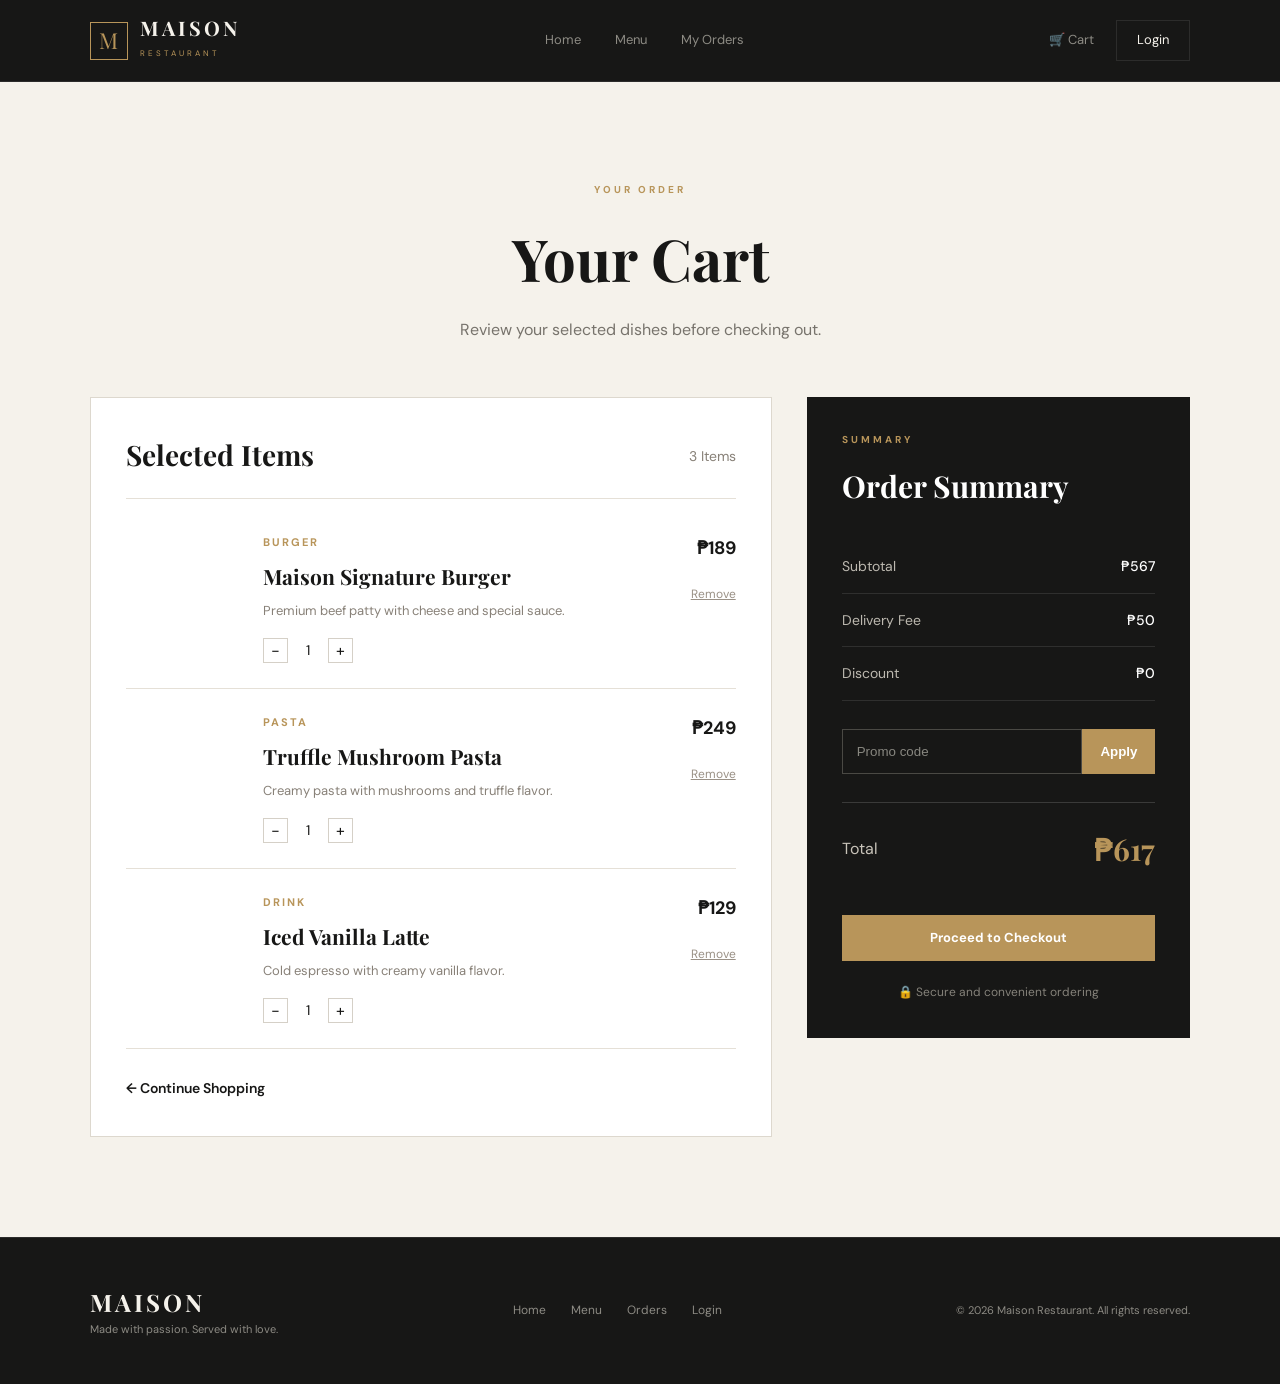
==== cart.html @ bf7413da "Initial restaurant ordering system" ====
<!DOCTYPE html>
<html lang="en">
<head>
    <meta charset="UTF-8">
    <meta name="viewport" content="width=device-width, initial-scale=1.0">
    <title>Your Cart | Maison Restaurant</title>

    <link rel="stylesheet" href="style.css">
    <link rel="stylesheet" href="cart.css">
</head>
<body>

<header class="navbar">
    <div class="logo">
        <span class="logo-mark">M</span>
        <div>
            <h2>MAISON</h2>
            <small>RESTAURANT</small>
        </div>
    </div>

    <nav>
        <a href="index.html">Home</a>
        <a href="menu.html">Menu</a>
        <a href="orders.html">My Orders</a>
    </nav>

    <div class="nav-actions">
        <a href="cart.html" class="cart-link">🛒 Cart</a>
        <a href="login.html" class="login-btn">Login</a>
    </div>
</header>

<main class="cart-page">

    <section class="cart-heading">
        <p class="eyebrow">YOUR ORDER</p>
        <h1>Your Cart</h1>
        <p>Review your selected dishes before checking out.</p>
    </section>

    <section class="cart-layout">

        <div class="cart-items-panel">

            <div class="panel-header">
                <h2>Selected Items</h2>
                <span>3 Items</span>
            </div>

            <div class="cart-item">
                <div class="cart-food-image cart-img-one"></div>

                <div class="cart-food-details">
                    <p class="food-category">BURGER</p>
                    <h3>Maison Signature Burger</h3>
                    <p>Premium beef patty with cheese and special sauce.</p>

                    <div class="quantity-control">
                        <a href="#">−</a>
                        <span>1</span>
                        <a href="#">+</a>
                    </div>
                </div>

                <div class="cart-item-side">
                    <strong>₱189</strong>
                    <a href="#" class="remove-item">Remove</a>
                </div>
            </div>

            <div class="cart-item">
                <div class="cart-food-image cart-img-two"></div>

                <div class="cart-food-details">
                    <p class="food-category">PASTA</p>
                    <h3>Truffle Mushroom Pasta</h3>
                    <p>Creamy pasta with mushrooms and truffle flavor.</p>

                    <div class="quantity-control">
                        <a href="#">−</a>
                        <span>1</span>
                        <a href="#">+</a>
                    </div>
                </div>

                <div class="cart-item-side">
                    <strong>₱249</strong>
                    <a href="#" class="remove-item">Remove</a>
                </div>
            </div>

            <div class="cart-item">
                <div class="cart-food-image cart-img-three"></div>

                <div class="cart-food-details">
                    <p class="food-category">DRINK</p>
                    <h3>Iced Vanilla Latte</h3>
                    <p>Cold espresso with creamy vanilla flavor.</p>

                    <div class="quantity-control">
                        <a href="#">−</a>
                        <span>1</span>
                        <a href="#">+</a>
                    </div>
                </div>

                <div class="cart-item-side">
                    <strong>₱129</strong>
                    <a href="#" class="remove-item">Remove</a>
                </div>
            </div>

            <a href="menu.html" class="continue-shopping">
                ← Continue Shopping
            </a>

        </div>

        <aside class="order-summary-card">

            <p class="eyebrow">SUMMARY</p>
            <h2>Order Summary</h2>

            <div class="summary-row">
                <span>Subtotal</span>
                <strong>₱567</strong>
            </div>

            <div class="summary-row">
                <span>Delivery Fee</span>
                <strong>₱50</strong>
            </div>

            <div class="summary-row">
                <span>Discount</span>
                <strong>₱0</strong>
            </div>

            <div class="promo-box">
                <input type="text" placeholder="Promo code">
                <button type="button">Apply</button>
            </div>

            <div class="summary-total">
                <span>Total</span>
                <strong>₱617</strong>
            </div>

            <a href="checkout.html" class="primary-btn checkout-btn">
                Proceed to Checkout
            </a>

            <p class="secure-note">🔒 Secure and convenient ordering</p>

        </aside>

    </section>

</main>

<footer class="footer">
    <div class="footer-brand">
        <h2>MAISON</h2>
        <p>Made with passion. Served with love.</p>
    </div>

    <div class="footer-links">
        <a href="index.html">Home</a>
        <a href="menu.html">Menu</a>
        <a href="orders.html">Orders</a>
        <a href="login.html">Login</a>
    </div>

    <p class="copyright">© 2026 Maison Restaurant. All rights reserved.</p>
</footer>

</body>
</html>
---- style.css ----
@import url('https://fonts.googleapis.com/css2?family=DM+Sans:wght@400;500;600;700&family=Playfair+Display:wght@500;600;700&display=swap');

:root {
    --dark: #171716;
    --dark-soft: #222220;
    --cream: #f5f2eb;
    --cream-dark: #e8e3d9;
    --white: #ffffff;
    --gold: #b8955a;
    --text-muted: #8d8b84;
    --border: rgba(255, 255, 255, 0.09);
}

* {
    margin: 0;
    padding: 0;
    box-sizing: border-box;
}

html {
    scroll-behavior: smooth;
    overflow-x: hidden;
}

body {
    background: var(--dark);
    color: var(--cream);
    font-family: 'DM Sans', sans-serif;
    line-height: 1.6;
    min-width: 280px;
    overflow-x: hidden;
}

img {
    max-width: 100%;
    height: auto;
    display: block;
}

a {
    text-decoration: none;
    color: inherit;
}

button,
a,
input,
select,
textarea {
    transition: 0.3s ease;
}

button,
a {
    cursor: pointer;
}

/* =========================
   NAVIGATION
========================= */

.navbar {
    min-height: 82px;
    padding: 0 7%;
    display: flex;
    align-items: center;
    justify-content: space-between;
    gap: 25px;
    border-bottom: 1px solid var(--border);
    background: var(--dark);
    position: relative;
    z-index: 100;
}

.logo {
    display: flex;
    align-items: center;
    gap: 12px;
    flex-shrink: 0;
}

.logo-mark {
    width: 38px;
    height: 38px;
    border: 1px solid var(--gold);
    color: var(--gold);
    display: flex;
    align-items: center;
    justify-content: center;
    font-family: 'Playfair Display', serif;
    font-size: 22px;
}

.logo h2 {
    font-family: 'Playfair Display', serif;
    font-size: 20px;
    letter-spacing: 3px;
    line-height: 1;
}

.logo small {
    color: var(--gold);
    font-size: 8px;
    letter-spacing: 3px;
}

.navbar nav {
    display: flex;
    align-items: center;
    justify-content: center;
    gap: 34px;
}

.navbar nav a {
    color: var(--text-muted);
    font-size: 13px;
    white-space: nowrap;
}

.navbar nav a:hover,
.navbar nav a.active {
    color: var(--cream);
}

.navbar nav a.active {
    border-bottom: 1px solid var(--gold);
    padding-bottom: 5px;
}

.nav-actions {
    display: flex;
    align-items: center;
    gap: 22px;
    flex-shrink: 0;
}

.cart-link {
    font-size: 13px;
    color: var(--text-muted);
    white-space: nowrap;
}

.cart-link:hover {
    color: var(--cream);
}

.login-btn {
    border: 1px solid var(--border);
    padding: 9px 20px;
    font-size: 13px;
    white-space: nowrap;
}

.login-btn:hover {
    border-color: var(--gold);
    color: var(--gold);
}

/* =========================
   BUTTONS
========================= */

.primary-btn {
    display: inline-block;
    background: var(--cream);
    color: var(--dark);
    padding: 13px 24px;
    font-size: 13px;
    font-weight: 700;
    border: none;
    text-align: center;
}

.primary-btn:hover {
    background: var(--gold);
    color: var(--white);
}

.secondary-btn {
    display: inline-block;
    border: 1px solid rgba(245, 242, 235, 0.3);
    padding: 12px 24px;
    font-size: 13px;
    text-align: center;
}

.secondary-btn:hover {
    border-color: var(--cream);
    background: rgba(255, 255, 255, 0.04);
}

.eyebrow {
    color: var(--gold);
    font-size: 10px;
    font-weight: 700;
    letter-spacing: 3px;
    margin-bottom: 14px;
}

/* =========================
   GENERAL SECTIONS
========================= */

.section {
    padding: 90px 7%;
}

.section-heading {
    display: flex;
    align-items: flex-end;
    justify-content: space-between;
    gap: 25px;
    margin-bottom: 35px;
}

.section-heading h2 {
    font-family: 'Playfair Display', serif;
    font-size: 34px;
    font-weight: 500;
}

.view-link {
    color: var(--gold);
    font-size: 12px;
    white-space: nowrap;
}

.view-link:hover {
    color: var(--cream);
}

/* =========================
   FOOTER
========================= */

.footer {
    padding: 45px 7%;
    border-top: 1px solid var(--border);
    display: flex;
    align-items: center;
    justify-content: space-between;
    gap: 30px;
    flex-wrap: wrap;
}

.footer-brand h2 {
    font-family: 'Playfair Display', serif;
    letter-spacing: 3px;
}

.footer-brand p,
.copyright {
    color: var(--text-muted);
    font-size: 11px;
}

.footer-links {
    display: flex;
    gap: 25px;
    color: var(--text-muted);
    font-size: 12px;
    flex-wrap: wrap;
}

.footer-links a:hover {
    color: var(--cream);
}

/* =========================
   LARGE DESKTOP / IMAC / TV
========================= */

@media (min-width: 1600px) {
    .navbar {
        padding-left: 10%;
        padding-right: 10%;
    }

    .section {
        padding-left: 10%;
        padding-right: 10%;
    }

    .footer {
        padding-left: 10%;
        padding-right: 10%;
    }

    .logo h2 {
        font-size: 23px;
    }

    .navbar nav a,
    .cart-link,
    .login-btn {
        font-size: 15px;
    }

    .section-heading h2 {
        font-size: 42px;
    }
}

/* =========================
   LAPTOP
========================= */

@media (max-width: 1200px) {
    .navbar {
        padding: 0 5%;
    }

    .section {
        padding-left: 5%;
        padding-right: 5%;
    }

    .footer {
        padding-left: 5%;
        padding-right: 5%;
    }

    .navbar nav {
        gap: 22px;
    }

    .nav-actions {
        gap: 14px;
    }
}

/* =========================
   TABLET
========================= */

@media (max-width: 900px) {
    .navbar {
        min-height: 75px;
        padding: 15px 4%;
        gap: 18px;
    }

    .navbar nav {
        gap: 15px;
    }

    .navbar nav a {
        font-size: 12px;
    }

    .nav-actions {
        gap: 10px;
    }

    .cart-link,
    .login-btn {
        font-size: 12px;
    }

    .login-btn {
        padding: 8px 14px;
    }

    .section {
        padding: 70px 4%;
    }

    .section-heading h2 {
        font-size: 30px;
    }

    .footer {
        padding: 40px 4%;
    }
}

/* =========================
   MOBILE DEVICES
========================= */

@media (max-width: 768px) {
    .navbar {
        min-height: auto;
        padding: 18px 5%;
        flex-wrap: wrap;
        justify-content: center;
    }

    .logo {
        width: 100%;
        justify-content: center;
    }

    .navbar nav {
        display: flex;
        width: 100%;
        justify-content: center;
        gap: 18px;
        order: 2;
        flex-wrap: wrap;
    }

    .navbar nav a {
        font-size: 12px;
    }

    .nav-actions {
        width: 100%;
        justify-content: center;
        order: 3;
        gap: 15px;
    }

    .section {
        padding: 60px 5%;
    }

    .section-heading {
        align-items: flex-start;
        flex-direction: column;
        gap: 10px;
        margin-bottom: 25px;
    }

    .section-heading h2 {
        font-size: 28px;
    }

    .footer {
        flex-direction: column;
        align-items: center;
        text-align: center;
        padding: 40px 5%;
    }

    .footer-links {
        justify-content: center;
        gap: 18px;
    }
}

/* =========================
   SMALL SMARTPHONES
========================= */

@media (max-width: 480px) {
    .logo-mark {
        width: 34px;
        height: 34px;
        font-size: 19px;
    }

    .logo h2 {
        font-size: 18px;
        letter-spacing: 2px;
    }

    .logo small {
        font-size: 7px;
        letter-spacing: 2px;
    }

    .navbar nav {
        gap: 12px;
    }

    .navbar nav a {
        font-size: 11px;
    }

    .nav-actions {
        gap: 10px;
    }

    .cart-link,
    .login-btn {
        font-size: 11px;
    }

    .login-btn {
        padding: 8px 12px;
    }

    .section {
        padding: 48px 5%;
    }

    .section-heading h2 {
        font-size: 25px;
    }

    .primary-btn,
    .secondary-btn {
        width: 100%;
        padding: 13px 18px;
    }

    .footer-brand h2 {
        font-size: 22px;
    }
}

/* =========================
   VERY SMALL PHONES
========================= */

@media (max-width: 350px) {
    .navbar nav {
        gap: 9px;
    }

    .navbar nav a {
        font-size: 10px;
    }

    .cart-link,
    .login-btn {
        font-size: 10px;
    }

    .section-heading h2 {
        font-size: 23px;
    }
}
---- cart.css ----
/* =========================
   CART PAGE
========================= */

.cart-page {
    padding: 100px 7%;
    background: var(--cream);
    color: var(--dark);
    min-height: 75vh;
}

.cart-heading {
    text-align: center;
    margin-bottom: 55px;
}

.cart-heading h1 {
    font-family: "Playfair Display", serif;
    font-size: 58px;
    margin: 12px 0;
}

.cart-heading p:last-child {
    color: #77736c;
}

/* Layout */

.cart-layout {
    max-width: 1250px;
    margin: auto;
    display: grid;
    grid-template-columns: 1.6fr 0.9fr;
    gap: 35px;
    align-items: start;
}

/* Cart Items */

.cart-items-panel {
    background: var(--white);
    padding: 35px;
    border: 1px solid #ddd8ce;
}

.panel-header {
    display: flex;
    justify-content: space-between;
    align-items: center;
    border-bottom: 1px solid #e5e0d7;
    padding-bottom: 20px;
    margin-bottom: 10px;
}

.panel-header h2 {
    font-family: "Playfair Display", serif;
    font-size: 28px;
}

.panel-header span {
    color: #888178;
    font-size: 14px;
}

/* Cart Item */

.cart-item {
    display: grid;
    grid-template-columns: 115px 1fr auto;
    gap: 22px;
    padding: 25px 0;
    border-bottom: 1px solid #e5e0d7;
}

.cart-food-image {
    height: 115px;
    background-size: cover;
    background-position: center;
}

.cart-img-one {
    background-image: url("https://images.unsplash.com/photo-1568901346375-23c9450c58cd?auto=format&fit=crop&w=500&q=80");
}

.cart-img-two {
    background-image: url("https://images.unsplash.com/photo-1473093295043-cdd812d0e601?auto=format&fit=crop&w=500&q=80");
}

.cart-img-three {
    background-image: url("https://images.unsplash.com/photo-1461023058943-07fcbe16d735?auto=format&fit=crop&w=500&q=80");
}

.food-category {
    color: var(--gold);
    font-size: 11px;
    font-weight: 700;
    letter-spacing: 2px;
    margin-bottom: 8px;
}

.cart-food-details h3 {
    font-family: "Playfair Display", serif;
    font-size: 21px;
    margin-bottom: 8px;
}

.cart-food-details p:not(.food-category) {
    color: #888178;
    font-size: 13px;
    line-height: 1.6;
    max-width: 380px;
}

/* Quantity */

.quantity-control {
    display: flex;
    align-items: center;
    gap: 18px;
    margin-top: 16px;
}

.quantity-control a {
    width: 25px;
    height: 25px;
    border: 1px solid #d5d0c7;
    display: flex;
    justify-content: center;
    align-items: center;
    color: var(--dark);
    text-decoration: none;
    transition: 0.3s;
}

.quantity-control a:hover {
    background: var(--dark);
    color: var(--white);
}

.quantity-control span {
    font-size: 14px;
}

/* Price and Remove */

.cart-item-side {
    display: flex;
    flex-direction: column;
    align-items: flex-end;
    gap: 22px;
}

.cart-item-side strong {
    font-size: 18px;
}

.remove-item {
    color: #9a9186;
    font-size: 12px;
    text-decoration: underline;
}

.remove-item:hover {
    color: #b13d3d;
}

.continue-shopping {
    display: inline-block;
    margin-top: 28px;
    color: var(--dark);
    text-decoration: none;
    font-size: 14px;
    font-weight: 600;
}

.continue-shopping:hover {
    color: var(--gold);
}

/* Order Summary */

.order-summary-card {
    background: var(--dark);
    color: var(--white);
    padding: 35px;
    position: sticky;
    top: 30px;
}

.order-summary-card h2 {
    font-family: "Playfair Display", serif;
    font-size: 30px;
    margin: 12px 0 30px;
}

.order-summary-card .eyebrow {
    color: var(--gold);
}

.summary-row {
    display: flex;
    justify-content: space-between;
    padding: 15px 0;
    border-bottom: 1px solid rgba(255, 255, 255, 0.1);
    color: #bdb9b0;
    font-size: 14px;
}

.summary-row strong {
    color: var(--white);
    font-weight: 500;
}

/* Promo */

.promo-box {
    display: flex;
    margin: 28px 0;
}

.promo-box input {
    width: 100%;
    padding: 14px;
    border: 1px solid #4a4944;
    background: transparent;
    color: white;
    outline: none;
}

.promo-box input::placeholder {
    color: #888780;
}

.promo-box button {
    padding: 0 18px;
    border: none;
    background: var(--gold);
    color: white;
    cursor: pointer;
    font-weight: 600;
}

/* Total */

.summary-total {
    display: flex;
    justify-content: space-between;
    align-items: center;
    padding: 22px 0;
    margin-bottom: 20px;
    border-top: 1px solid rgba(255, 255, 255, 0.15);
}

.summary-total span {
    font-size: 16px;
    color: #c8c3b9;
}

.summary-total strong {
    font-family: "Playfair Display", serif;
    font-size: 30px;
    color: var(--gold);
}

.checkout-btn {
    display: block;
    width: 100%;
    text-align: center;
    background: var(--gold);
    color: var(--white);
}

.checkout-btn:hover {
    background: #a27e45;
}

.secure-note {
    text-align: center;
    color: #85827a;
    font-size: 12px;
    margin-top: 22px;
}

/* Responsive */

@media (max-width: 900px) {
    .cart-layout {
        grid-template-columns: 1fr;
    }

    .order-summary-card {
        position: static;
    }
}

@media (max-width: 600px) {
    .cart-page {
        padding: 70px 5%;
    }

    .cart-heading h1 {
        font-size: 42px;
    }

    .cart-items-panel,
    .order-summary-card {
        padding: 22px;
    }

    .cart-item {
        grid-template-columns: 80px 1fr;
        gap: 15px;
    }

    .cart-food-image {
        height: 80px;
    }

    .cart-item-side {
        grid-column: 2;
        flex-direction: row;
        justify-content: space-between;
        align-items: center;
    }

    .cart-food-details h3 {
        font-size: 18px;
    }
}
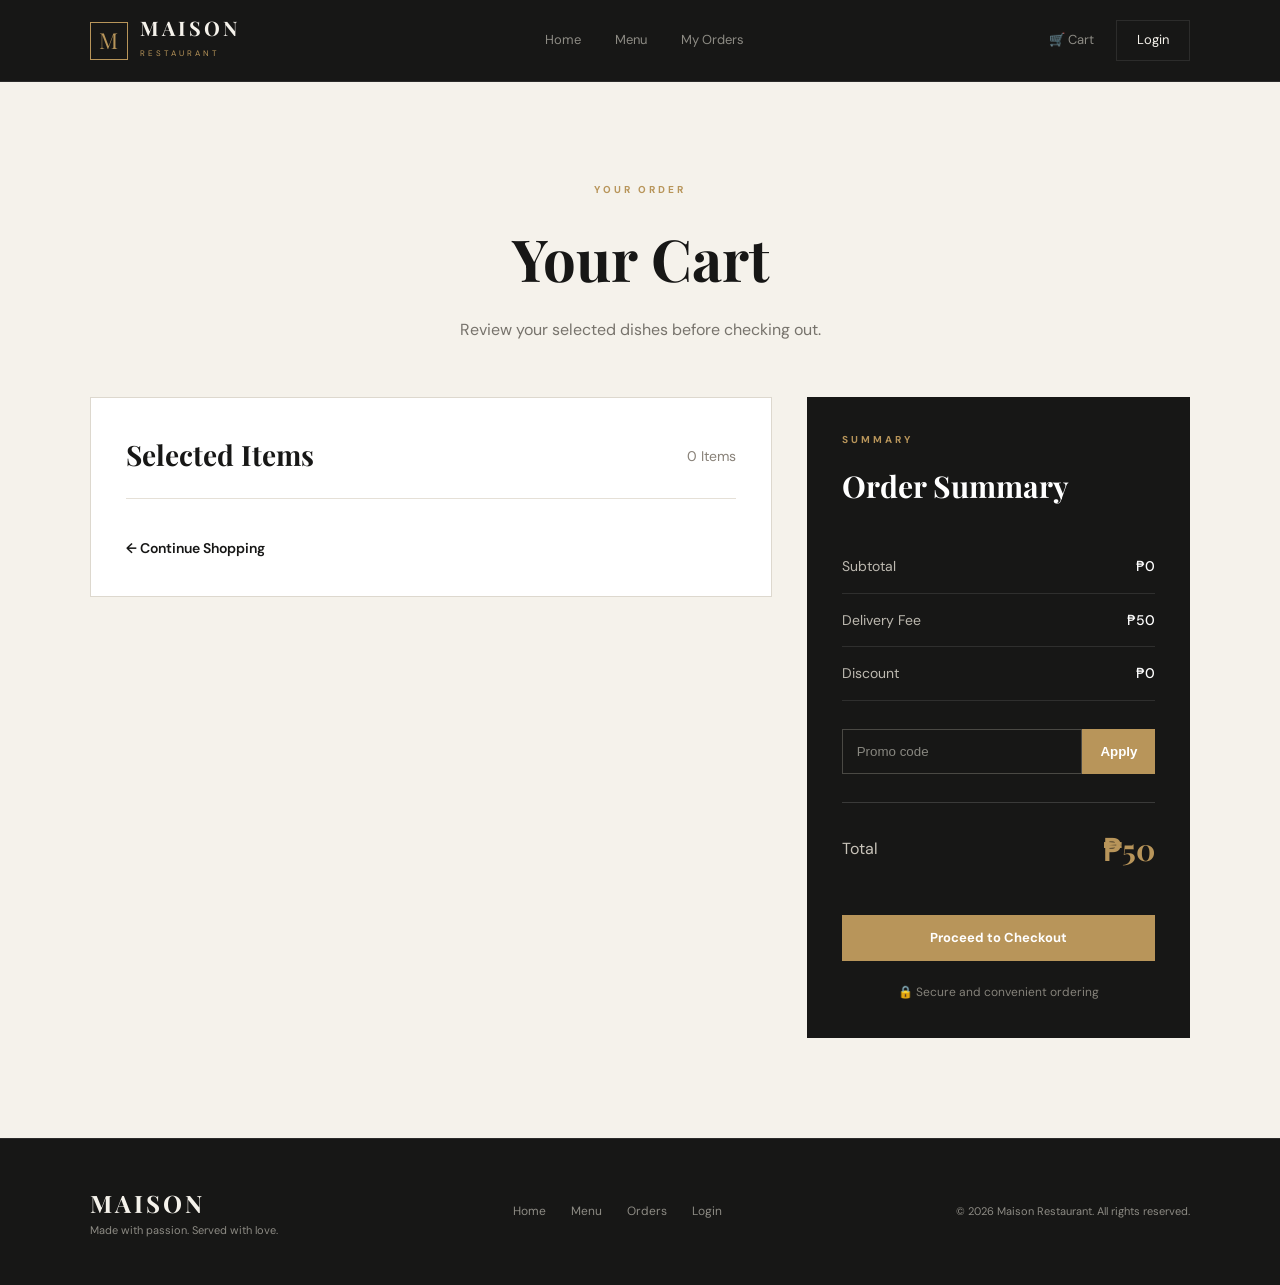
==== commit 6a794bfe: "Update cart.html" ====
--- a/cart.html
+++ b/cart.html
@@ -1,22 +1,30 @@
 <!DOCTYPE html>
+
 <html lang="en">
+
 <head>
     <meta charset="UTF-8">
     <meta name="viewport" content="width=device-width, initial-scale=1.0">
+
     <title>Your Cart | Maison Restaurant</title>
 
     <link rel="stylesheet" href="style.css">
     <link rel="stylesheet" href="cart.css">
 </head>
+
 <body>
 
 <header class="navbar">
+
     <div class="logo">
+
         <span class="logo-mark">M</span>
+
         <div>
             <h2>MAISON</h2>
             <small>RESTAURANT</small>
         </div>
+
     </div>
 
     <nav>
@@ -29,14 +37,21 @@
         <a href="cart.html" class="cart-link">🛒 Cart</a>
         <a href="login.html" class="login-btn">Login</a>
     </div>
+
 </header>
 
 <main class="cart-page">
 
     <section class="cart-heading">
+
         <p class="eyebrow">YOUR ORDER</p>
+
         <h1>Your Cart</h1>
-        <p>Review your selected dishes before checking out.</p>
+
+        <p>
+            Review your selected dishes before checking out.
+        </p>
+
     </section>
 
     <section class="cart-layout">
@@ -44,72 +59,14 @@
         <div class="cart-items-panel">
 
             <div class="panel-header">
+
                 <h2>Selected Items</h2>
-                <span>3 Items</span>
+
+                <span id="cart-count">0 Items</span>
+
             </div>
 
-            <div class="cart-item">
-                <div class="cart-food-image cart-img-one"></div>
-
-                <div class="cart-food-details">
-                    <p class="food-category">BURGER</p>
-                    <h3>Maison Signature Burger</h3>
-                    <p>Premium beef patty with cheese and special sauce.</p>
-
-                    <div class="quantity-control">
-                        <a href="#">−</a>
-                        <span>1</span>
-                        <a href="#">+</a>
-                    </div>
-                </div>
-
-                <div class="cart-item-side">
-                    <strong>₱189</strong>
-                    <a href="#" class="remove-item">Remove</a>
-                </div>
-            </div>
-
-            <div class="cart-item">
-                <div class="cart-food-image cart-img-two"></div>
-
-                <div class="cart-food-details">
-                    <p class="food-category">PASTA</p>
-                    <h3>Truffle Mushroom Pasta</h3>
-                    <p>Creamy pasta with mushrooms and truffle flavor.</p>
-
-                    <div class="quantity-control">
-                        <a href="#">−</a>
-                        <span>1</span>
-                        <a href="#">+</a>
-                    </div>
-                </div>
-
-                <div class="cart-item-side">
-                    <strong>₱249</strong>
-                    <a href="#" class="remove-item">Remove</a>
-                </div>
-            </div>
-
-            <div class="cart-item">
-                <div class="cart-food-image cart-img-three"></div>
-
-                <div class="cart-food-details">
-                    <p class="food-category">DRINK</p>
-                    <h3>Iced Vanilla Latte</h3>
-                    <p>Cold espresso with creamy vanilla flavor.</p>
-
-                    <div class="quantity-control">
-                        <a href="#">−</a>
-                        <span>1</span>
-                        <a href="#">+</a>
-                    </div>
-                </div>
-
-                <div class="cart-item-side">
-                    <strong>₱129</strong>
-                    <a href="#" class="remove-item">Remove</a>
-                </div>
-            </div>
+            <div id="cart-items"></div>
 
             <a href="menu.html" class="continue-shopping">
                 ← Continue Shopping
@@ -120,38 +77,66 @@
         <aside class="order-summary-card">
 
             <p class="eyebrow">SUMMARY</p>
+
             <h2>Order Summary</h2>
 
             <div class="summary-row">
+
                 <span>Subtotal</span>
-                <strong>₱567</strong>
+
+                <strong id="subtotal">₱0</strong>
+
             </div>
 
             <div class="summary-row">
+
                 <span>Delivery Fee</span>
-                <strong>₱50</strong>
+
+                <strong id="delivery-fee">₱50</strong>
+
             </div>
 
             <div class="summary-row">
+
                 <span>Discount</span>
-                <strong>₱0</strong>
+
+                <strong id="discount">₱0</strong>
+
             </div>
 
             <div class="promo-box">
-                <input type="text" placeholder="Promo code">
-                <button type="button">Apply</button>
+
+                <input
+                    type="text"
+                    id="promo-code"
+                    placeholder="Promo code"
+                >
+
+                <button type="button" id="promo-button">
+                    Apply
+                </button>
+
             </div>
 
             <div class="summary-total">
+
                 <span>Total</span>
-                <strong>₱617</strong>
+
+                <strong id="total">₱50</strong>
+
             </div>
 
-            <a href="checkout.html" class="primary-btn checkout-btn">
+            <a
+                href="checkout.html"
+                class="primary-btn checkout-btn"
+                id="checkout-button"
+            >
                 Proceed to Checkout
             </a>
 
-            <p class="secure-note">🔒 Secure and convenient ordering</p>
+            <p class="secure-note">
+                🔒 Secure and convenient ordering
+            </p>
 
         </aside>
 
@@ -160,20 +145,34 @@
 </main>
 
 <footer class="footer">
+
     <div class="footer-brand">
+
         <h2>MAISON</h2>
-        <p>Made with passion. Served with love.</p>
+
+        <p>
+            Made with passion. Served with love.
+        </p>
+
     </div>
 
     <div class="footer-links">
+
         <a href="index.html">Home</a>
         <a href="menu.html">Menu</a>
         <a href="orders.html">Orders</a>
         <a href="login.html">Login</a>
+
     </div>
 
-    <p class="copyright">© 2026 Maison Restaurant. All rights reserved.</p>
+    <p class="copyright">
+        © 2026 Maison Restaurant. All rights reserved.
+    </p>
+
 </footer>
 
+<script src="cart.js"></script>
+
 </body>
-</html>+
+</html>
--- a/cart.css
+++ b/cart.css
@@ -1,7 +1,3 @@
-/* =========================
-   CART PAGE
-========================= */
-
 .cart-page {
     padding: 100px 7%;
     background: var(--cream);
@@ -23,8 +19,6 @@
 .cart-heading p:last-child {
     color: #77736c;
 }
-
-/* Layout */
 
 .cart-layout {
     max-width: 1250px;
@@ -35,8 +29,6 @@
     align-items: start;
 }
 
-/* Cart Items */
-
 .cart-items-panel {
     background: var(--white);
     padding: 35px;
@@ -61,8 +53,6 @@
     color: #888178;
     font-size: 14px;
 }
-
-/* Cart Item */
 
 .cart-item {
     display: grid;
@@ -111,8 +101,6 @@
     max-width: 380px;
 }
 
-/* Quantity */
-
 .quantity-control {
     display: flex;
     align-items: center;
@@ -141,7 +129,6 @@
     font-size: 14px;
 }
 
-/* Price and Remove */
 
 .cart-item-side {
     display: flex;
@@ -177,8 +164,6 @@
     color: var(--gold);
 }
 
-/* Order Summary */
-
 .order-summary-card {
     background: var(--dark);
     color: var(--white);
@@ -211,7 +196,6 @@
     font-weight: 500;
 }
 
-/* Promo */
 
 .promo-box {
     display: flex;
@@ -240,7 +224,6 @@
     font-weight: 600;
 }
 
-/* Total */
 
 .summary-total {
     display: flex;
@@ -281,7 +264,6 @@
     margin-top: 22px;
 }
 
-/* Responsive */
 
 @media (max-width: 900px) {
     .cart-layout {
@@ -326,4 +308,4 @@
     .cart-food-details h3 {
         font-size: 18px;
     }
-}+}
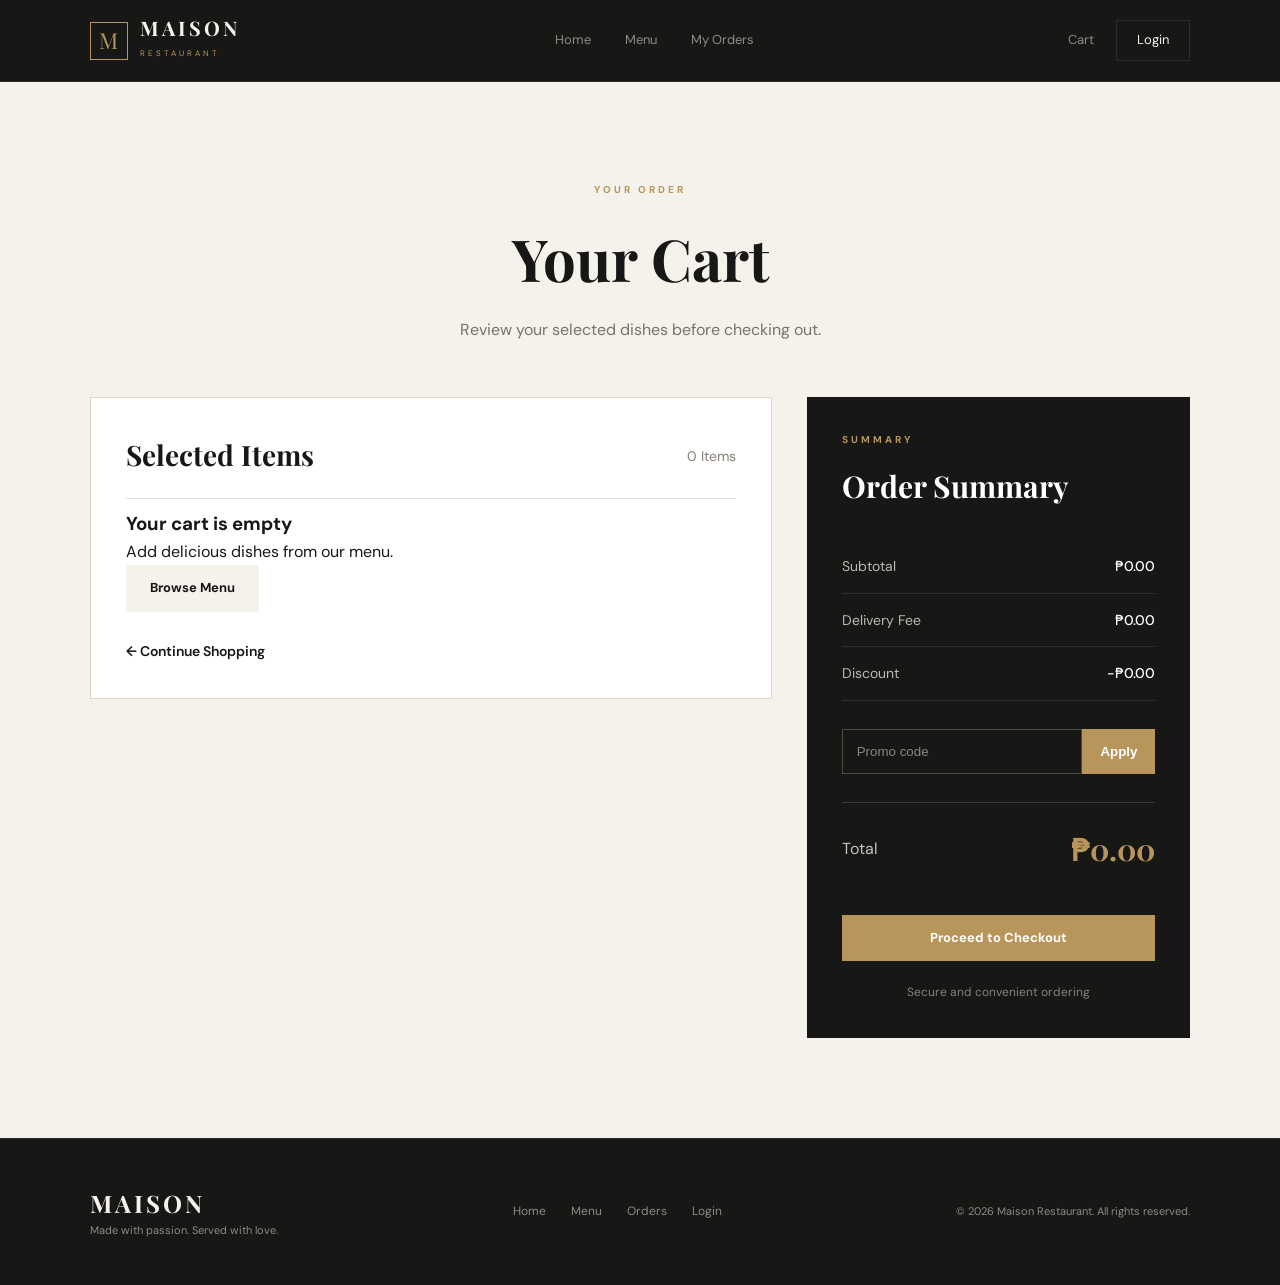
==== commit b88e1cc2: "Update cart.html" ====
--- a/cart.html
+++ b/cart.html
@@ -34,7 +34,7 @@
     </nav>
 
     <div class="nav-actions">
-        <a href="cart.html" class="cart-link">🛒 Cart</a>
+        <a href="cart.html" class="cart-link">Cart</a>
         <a href="login.html" class="login-btn">Login</a>
     </div>
 
@@ -135,7 +135,7 @@
             </a>
 
             <p class="secure-note">
-                🔒 Secure and convenient ordering
+                Secure and convenient ordering
             </p>
 
         </aside>
--- a/style.css
+++ b/style.css
@@ -55,10 +55,6 @@
     cursor: pointer;
 }
 
-/* =========================
-   NAVIGATION
-========================= */
-
 .navbar {
     min-height: 82px;
     padding: 0 7%;
@@ -155,10 +151,6 @@
     border-color: var(--gold);
     color: var(--gold);
 }
-
-/* =========================
-   BUTTONS
-========================= */
 
 .primary-btn {
     display: inline-block;
@@ -197,10 +189,6 @@
     margin-bottom: 14px;
 }
 
-/* =========================
-   GENERAL SECTIONS
-========================= */
-
 .section {
     padding: 90px 7%;
 }
@@ -229,10 +217,6 @@
     color: var(--cream);
 }
 
-/* =========================
-   FOOTER
-========================= */
-
 .footer {
     padding: 45px 7%;
     border-top: 1px solid var(--border);
@@ -266,10 +250,6 @@
     color: var(--cream);
 }
 
-/* =========================
-   LARGE DESKTOP / IMAC / TV
-========================= */
-
 @media (min-width: 1600px) {
     .navbar {
         padding-left: 10%;
@@ -301,10 +281,6 @@
     }
 }
 
-/* =========================
-   LAPTOP
-========================= */
-
 @media (max-width: 1200px) {
     .navbar {
         padding: 0 5%;
@@ -328,10 +304,6 @@
         gap: 14px;
     }
 }
-
-/* =========================
-   TABLET
-========================= */
 
 @media (max-width: 900px) {
     .navbar {
@@ -373,10 +345,6 @@
         padding: 40px 4%;
     }
 }
-
-/* =========================
-   MOBILE DEVICES
-========================= */
 
 @media (max-width: 768px) {
     .navbar {
@@ -439,10 +407,6 @@
     }
 }
 
-/* =========================
-   SMALL SMARTPHONES
-========================= */
-
 @media (max-width: 480px) {
     .logo-mark {
         width: 34px;
@@ -500,10 +464,6 @@
     }
 }
 
-/* =========================
-   VERY SMALL PHONES
-========================= */
-
 @media (max-width: 350px) {
     .navbar nav {
         gap: 9px;
@@ -521,4 +481,4 @@
     .section-heading h2 {
         font-size: 23px;
     }
-}+}
